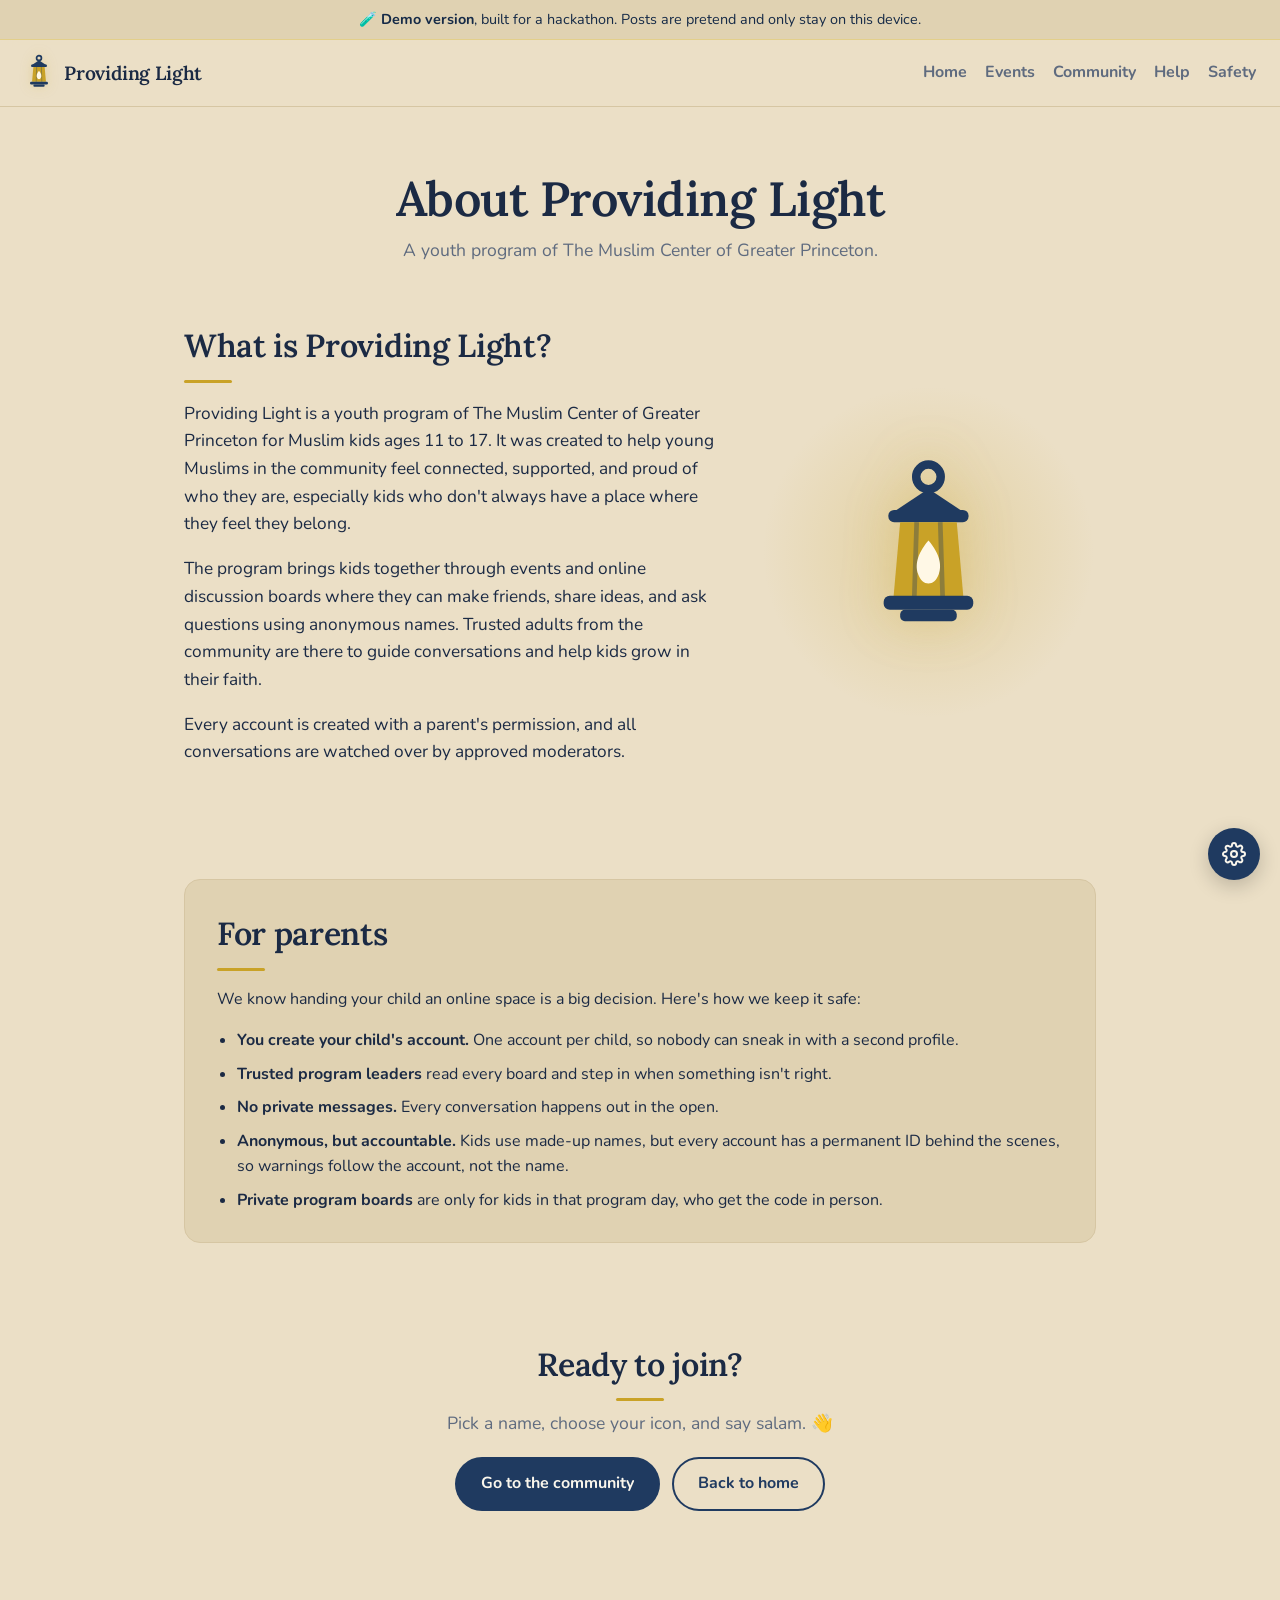
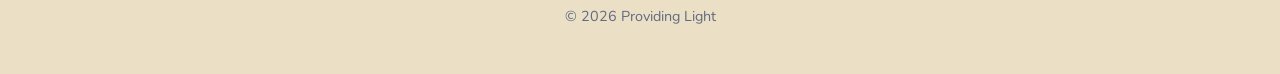
==== about.html @ 759b22dc "Move About to its own page, opened by clicking the logo Co-Authored-By: Claude Opus 5.5 <noreply@ant" ====
<!DOCTYPE html>
<html lang="en">
<head>
  <meta charset="UTF-8">
  <meta name="viewport" content="width=device-width, initial-scale=1.0">
  <title>About · Providing Light</title>
  <meta name="description" content="About Providing Light, a youth program of The Muslim Center of Greater Princeton for Muslim kids ages 11 to 17.">
  <link rel="icon" href="logo.svg" type="image/svg+xml">
  <link rel="preconnect" href="https://fonts.googleapis.com">
  <link href="https://fonts.googleapis.com/css2?family=Lora:wght@500;600&family=Nunito:wght@400;600;700;800&display=swap" rel="stylesheet">
  <link rel="stylesheet" href="style.css">
  <script>try { document.documentElement.dataset.theme = localStorage.getItem("pl-theme") || "classic"; } catch (e) {}</script>
</head>
<body>
  <div class="demo-banner">🧪 <strong>Demo version</strong>, built for a hackathon. Posts are pretend and only stay on this device.</div>
  <header class="site-header">
    <a href="about.html" class="logo" title="About Providing Light" aria-current="page">
      <svg class="lantern" viewBox="0 0 32 40" aria-hidden="true">
        <circle class="frame-line" cx="16" cy="4" r="2.6"/>
        <path class="frame" d="M8.5 11.5 L16 6.5 L23.5 11.5 Z"/>
        <rect class="frame" x="7.5" y="11" width="17" height="2.6" rx="1.2"/>
        <path class="glass" d="M10 13.6 H22 L23.4 29.4 H8.6 Z"/>
        <path class="pane" d="M13.5 13.6 L13 29.4 M18.5 13.6 L19 29.4"/>
        <path class="flame" d="M16 17.5 C18.6 20.5 18.8 23 18.2 24.6 C17.7 26 16.9 26.6 16 26.6 C15.1 26.6 14.3 26 13.8 24.6 C13.2 23 13.4 20.5 16 17.5 Z"/>
        <rect class="frame" x="6.5" y="29.2" width="19" height="3" rx="1.3"/>
        <rect class="frame" x="10" y="32.2" width="12" height="2.4" rx="1"/>
      </svg>
      Providing Light
    </a>
    <nav>
      <a href="index.html">Home</a>
      <a href="index.html#events">Events</a>
      <a href="community.html">Community</a>
      <a href="community.html#/chat">Help</a>
      <a href="index.html#safety">Safety</a>
    </nav>
  </header>

  <main>
    <section class="page-hero">
      <h1>About Providing Light</h1>
      <p>A youth program of The Muslim Center of Greater Princeton.</p>
    </section>

    <section id="about" class="section about">
      <div class="about-text">
        <h2>What is Providing Light?</h2>
        <p>Providing Light is a youth program of The Muslim Center of Greater Princeton for Muslim kids ages 11 to 17. It was created to help young Muslims in the community feel connected, supported, and proud of who they are, especially kids who don't always have a place where they feel they belong.</p>
        <p>The program brings kids together through events and online discussion boards where they can make friends, share ideas, and ask questions using anonymous names. Trusted adults from the community are there to guide conversations and help kids grow in their faith.</p>
        <p>Every account is created with a parent's permission, and all conversations are watched over by approved moderators.</p>
      </div>
      <div class="about-art" aria-hidden="true">
        <svg class="lantern big" viewBox="0 0 32 40">
          <circle class="frame-line" cx="16" cy="4" r="2.6"/>
          <path class="frame" d="M8.5 11.5 L16 6.5 L23.5 11.5 Z"/>
          <rect class="frame" x="7.5" y="11" width="17" height="2.6" rx="1.2"/>
          <path class="glass" d="M10 13.6 H22 L23.4 29.4 H8.6 Z"/>
          <path class="pane" d="M13.5 13.6 L13 29.4 M18.5 13.6 L19 29.4"/>
          <path class="flame" d="M16 17.5 C18.6 20.5 18.8 23 18.2 24.6 C17.7 26 16.9 26.6 16 26.6 C15.1 26.6 14.3 26 13.8 24.6 C13.2 23 13.4 20.5 16 17.5 Z"/>
          <rect class="frame" x="6.5" y="29.2" width="19" height="3" rx="1.3"/>
          <rect class="frame" x="10" y="32.2" width="12" height="2.4" rx="1"/>
        </svg>
      </div>
    </section>

    <section id="parents" class="section">
      <div class="parents-card">
        <h2>For parents</h2>
        <p>We know handing your child an online space is a big decision. Here's how we keep it safe:</p>
        <ul>
          <li><strong>You create your child's account.</strong> One account per child, so nobody can sneak in with a second profile.</li>
          <li><strong>Trusted program leaders</strong> read every board and step in when something isn't right.</li>
          <li><strong>No private messages.</strong> Every conversation happens out in the open.</li>
          <li><strong>Anonymous, but accountable.</strong> Kids use made-up names, but every account has a permanent ID behind the scenes, so warnings follow the account, not the name.</li>
          <li><strong>Private program boards</strong> are only for kids in that program day, who get the code in person.</li>
        </ul>
      </div>
    </section>

    <section class="section cta">
      <h2>Ready to join?</h2>
      <p>Pick a name, choose your icon, and say salam. 👋</p>
      <div class="hero-buttons">
        <a href="community.html" class="btn btn-primary">Go to the community</a>
        <a href="index.html" class="btn btn-ghost">Back to home</a>
      </div>
    </section>
  </main>

  <footer class="site-footer">
    <p>© 2026 Providing Light</p>
  </footer>

  <script src="settings.js"></script>
  <script src="notices.js"></script>
</body>
</html>
---- style.css ----
:root {
  /* Colors: navy, gold, and cream */
  --bg: #ebdfc6;
  --card: #f4ead6;
  --text: #1b2a44;
  --muted: #5f6b7f;
  --sun: #c9a227;
  --sun-glow: rgba(201, 162, 39, 0.25);
  --primary: #1f3a60;
  --primary-dark: #152a47;
  --on-primary: #faf6ec;
  --soft: #e0d2b2;
  --border: #d6c6a3;
  --danger: #b03a2e;
  --radius: 16px;
  --header-bg: rgba(235, 223, 198, 0.92);
  --subtle: #e7dabd;
  --bubble: #e2d4b6;
  --leader-bg: #efdcaa;
  --leader-border: #e3cf8a;
  --banner-border: #e3cf8a;
  --logo-frame: #1f3a60;
  --logo-flame: #fff8e6;
  --verified: #2f7a4f;
  --weekly-label: #e0bd52;
  color-scheme: light dark;
}

/* Dark mode: switches automatically when the device is set to dark */
@media (prefers-color-scheme: dark) {
  :root {
    --bg: #0f1a2c;
    --card: #16243b;
    --text: #f4eedf;
    --muted: #a7b0c0;
    --sun: #e0bd52;
    --sun-glow: rgba(224, 189, 82, 0.2);
    --primary: #d9b44a;
    --primary-dark: #e6c463;
    --on-primary: #0f1a2c;
    --soft: #23314a;
    --border: #26364f;
    --danger: #ff8a7a;
    --header-bg: rgba(15, 26, 44, 0.92);
    --subtle: #132036;
    --bubble: #223250;
    --leader-bg: #33301f;
    --leader-border: #5c5128;
    --banner-border: #3a4a66;
    --logo-frame: #f4eedf;
    --logo-flame: #fffdf5;
    --verified: #7fd1a0;
    --weekly-label: rgba(15, 26, 44, 0.7);
  }
}

/* Themes, picked with the gear button. Classic (above) follows the device's light/dark setting. */
:root[data-theme="rose"] {
  color-scheme: light;
  --bg: #f0cfd6;
  --card: #f8e2e7;
  --text: #4a2430;
  --muted: #825a66;
  --sun: #e09a76;
  --sun-glow: rgba(224, 154, 118, 0.3);
  --primary: #b4466a;
  --primary-dark: #963655;
  --on-primary: #fff8f9;
  --soft: #e9bcc7;
  --border: #e2b3be;
  --danger: #a8322a;
  --header-bg: rgba(240, 207, 214, 0.92);
  --subtle: #edcad2;
  --bubble: #eac3cc;
  --leader-bg: #f5d5c2;
  --leader-border: #e4b294;
  --banner-border: #e2b3be;
  --logo-frame: #8c3553;
  --logo-flame: #fff8f2;
  --verified: #2a6e46;
  --weekly-label: #ffd9c7;
}
:root[data-theme="mulberry"] {
  color-scheme: dark;
  --bg: #2a1430;
  --card: #3a1f42;
  --text: #f6e9f8;
  --muted: #c4a9cb;
  --sun: #e9b45a;
  --sun-glow: rgba(233, 180, 90, 0.22);
  --primary: #e594cc;
  --primary-dark: #eeaedb;
  --on-primary: #2a1430;
  --soft: #4a2a53;
  --border: #53305d;
  --danger: #ff8a7a;
  --header-bg: rgba(42, 20, 48, 0.92);
  --subtle: #321a3a;
  --bubble: #44264d;
  --leader-bg: #4a3424;
  --leader-border: #6e5230;
  --banner-border: #5a3466;
  --logo-frame: #f6e9f8;
  --logo-flame: #fffdf5;
  --verified: #7fd1a0;
  --weekly-label: rgba(42, 20, 48, 0.7);
}
:root[data-theme="nature"] {
  color-scheme: light;
  --bg: #d5dcc4;
  --card: #e3e8d6;
  --text: #1f2a1a;
  --muted: #525d49;
  --sun: #c58b2a;
  --sun-glow: rgba(197, 139, 42, 0.3);
  --primary: #3e5a2b;
  --primary-dark: #2f4720;
  --on-primary: #f3f6ec;
  --soft: #c6cfb0;
  --border: #bcc6a6;
  --danger: #a8322a;
  --header-bg: rgba(213, 220, 196, 0.92);
  --subtle: #ccd4ba;
  --bubble: #c9d1b5;
  --leader-bg: #e8dcb5;
  --leader-border: #c9b37a;
  --banner-border: #b9c4a2;
  --logo-frame: #2b3a1f;
  --logo-flame: #fff8e6;
  --verified: #2a6e46;
  --weekly-label: #f0d28a;
}
:root[data-theme="night"] {
  color-scheme: dark;
  --bg: #0a1230;
  --card: #111c44;
  --text: #e6ecfb;
  --muted: #9ba8c9;
  --sun: #f0c75e;
  --sun-glow: rgba(240, 199, 94, 0.22);
  --primary: #7ea6ff;
  --primary-dark: #9bbaff;
  --on-primary: #0a1230;
  --soft: #1b2a5c;
  --border: #22326a;
  --danger: #ff8a7a;
  --header-bg: rgba(10, 18, 48, 0.92);
  --subtle: #0e1839;
  --bubble: #1a285a;
  --leader-bg: #2c2a3c;
  --leader-border: #574e2c;
  --banner-border: #2b3c78;
  --logo-frame: #dfe7ff;
  --logo-flame: #fffdf5;
  --verified: #7fd1a0;
  --weekly-label: rgba(10, 18, 48, 0.7);
}
:root[data-theme="ocean"] {
  color-scheme: light;
  --bg: #cfe6e3;
  --card: #e2f1ef;
  --text: #12343a;
  --muted: #4a666a;
  --sun: #e0a84a;
  --sun-glow: rgba(224, 168, 74, 0.28);
  --primary: #1f6f78;
  --primary-dark: #175a62;
  --on-primary: #f2fbfa;
  --soft: #bcdcd8;
  --border: #b2d3cf;
  --danger: #a8322a;
  --header-bg: rgba(207, 230, 227, 0.92);
  --subtle: #c7e2de;
  --bubble: #c0ddd9;
  --leader-bg: #f0e2c0;
  --leader-border: #d9bf80;
  --banner-border: #a9cfca;
  --logo-frame: #12434a;
  --logo-flame: #fff8e6;
  --verified: #2a6e46;
  --weekly-label: #f5d58f;
}

* { box-sizing: border-box; }

html {
  scroll-behavior: smooth;
  scroll-padding-top: 80px; /* leaves room for the sticky menu bar when jumping to a section */
}

body {
  margin: 0;
  font-family: "Nunito", system-ui, sans-serif;
  background: var(--bg);
  color: var(--text);
  line-height: 1.6;
}

h1, h2, h3, .logo {
  font-family: "Lora", Georgia, serif;
  font-weight: 600;
  letter-spacing: -0.01em;
}

/* Demo banner */
.demo-banner {
  background: var(--soft);
  color: var(--primary-dark);
  text-align: center;
  font-size: 0.9rem;
  padding: 8px 16px;
  border-bottom: 1px solid var(--banner-border);
}

/* Header */
.site-header {
  position: sticky;
  top: 0;
  z-index: 10;
  display: flex;
  justify-content: space-between;
  align-items: center;
  gap: 16px;
  padding: 14px 24px;
  background: var(--header-bg);
  backdrop-filter: blur(8px);
  border-bottom: 1px solid var(--border);
}
.logo {
  display: flex;
  align-items: center;
  gap: 10px;
  font-weight: 600;
  font-size: 1.2rem;
  color: var(--text);
  text-decoration: none;
}
.lantern {
  width: 30px;
  height: 38px;
  filter: drop-shadow(0 0 6px var(--sun-glow));
}
.lantern .frame { fill: var(--logo-frame); }
.lantern .frame-line { fill: none; stroke: var(--logo-frame); stroke-width: 1.8; }
.lantern .glass { fill: var(--sun); }
.lantern .pane { stroke: var(--logo-frame); stroke-width: 1; opacity: 0.35; }
.lantern .flame { fill: var(--logo-flame); animation: flicker 3s ease-in-out infinite; transform-origin: 16px 26px; }
@keyframes flicker {
  0%, 100% { transform: scale(1); }
  50% { transform: scale(0.92, 1.05); }
}
@media (prefers-reduced-motion: reduce) {
  .lantern .flame { animation: none; }
}
nav { display: flex; gap: 18px; }
nav a {
  color: var(--muted);
  text-decoration: none;
  font-weight: 700;
}
nav a:hover, nav a[aria-current] { color: var(--primary); }
.logo:hover { opacity: 0.85; }

/* Hero */
.hero {
  max-width: 760px;
  margin: 0 auto;
  padding: 80px 24px 60px;
  text-align: center;
}
.hero h1 {
  font-size: clamp(2rem, 6vw, 3.2rem);
  line-height: 1.15;
  margin: 0 0 16px;
}
.hero p { font-size: 1.15rem; color: var(--muted); margin: 0 0 28px; }
.hero-buttons { display: flex; gap: 12px; justify-content: center; flex-wrap: wrap; }
.hero-note { font-size: 0.95rem !important; margin-top: 24px !important; }

/* Buttons */
.btn {
  display: inline-block;
  padding: 12px 24px;
  border-radius: 999px;
  border: 2px solid transparent;
  font: inherit;
  font-weight: 700;
  text-decoration: none;
  cursor: pointer;
  transition: background 0.15s, transform 0.1s;
}
.btn:active { transform: scale(0.97); }
.btn-primary { background: var(--primary); color: var(--on-primary); }
.btn-primary:hover { background: var(--primary-dark); }
.btn-ghost { border-color: var(--primary); color: var(--primary); }
.btn-ghost:hover { background: var(--soft); }
.link-btn {
  background: none;
  border: none;
  color: var(--primary);
  font: inherit;
  cursor: pointer;
  text-decoration: underline;
}

/* Sections */
.section {
  max-width: 960px;
  margin: 0 auto;
  padding: 48px 24px;
}
.section h2 { font-size: 2rem; margin: 0 0 4px; }
.section h2::after {
  content: "";
  display: block;
  width: 48px;
  height: 3px;
  margin-top: 8px;
  border-radius: 2px;
  background: var(--sun);
}
.section-intro { color: var(--muted); margin: 0 0 24px; }

/* Events */
.event-grid {
  display: grid;
  grid-template-columns: repeat(auto-fill, minmax(260px, 1fr));
  gap: 18px;
}
.event-card {
  display: flex;
  gap: 16px;
  background: var(--card);
  border: 1px solid var(--border);
  border-radius: var(--radius);
  padding: 18px;
}
.event-date {
  flex-shrink: 0;
  width: 62px;
  height: 66px;
  border-radius: 12px;
  background: var(--soft);
  color: var(--primary);
  display: flex;
  flex-direction: column;
  align-items: center;
  justify-content: center;
  line-height: 1.1;
}
.event-date .month { font-size: 0.8rem; font-weight: 800; text-transform: uppercase; }
.event-date .day { font-size: 1.6rem; font-weight: 800; }
.event-card h3 { margin: 0 0 4px; font-size: 1.1rem; }
.event-card p { margin: 0; color: var(--muted); font-size: 0.95rem; }

.event-link {
  display: inline-block;
  margin-top: 8px;
  font-weight: 700;
  font-size: 0.95rem;
  color: var(--primary);
  text-decoration: none;
}
.event-link:hover { text-decoration: underline; }

/* Forum */
.forum { max-width: 860px; }
.forum-toolbar {
  display: flex;
  flex-wrap: wrap;
  justify-content: space-between;
  align-items: center;
  gap: 12px;
  margin-bottom: 28px;
  padding: 12px 16px;
  background: var(--card);
  border: 1px solid var(--border);
  border-radius: var(--radius);
  font-size: 0.95rem;
}
.toolbar-right { display: flex; flex-wrap: wrap; align-items: center; gap: 14px; }
.sort-tabs button {
  padding: 6px 14px;
  border: 1px solid var(--border);
  border-radius: 999px;
  background: none;
  color: var(--muted);
  font: inherit;
  font-weight: 700;
  font-size: 0.9rem;
  cursor: pointer;
}
.sort-tabs button.on { background: var(--primary); border-color: var(--primary); color: var(--on-primary); }
.mod-link { font-weight: 700; color: var(--primary); text-decoration: none; }
.count {
  display: inline-block;
  min-width: 20px;
  padding: 0 6px;
  border-radius: 999px;
  background: var(--sun);
  color: #1b2a44;
  font-size: 0.8rem;
  text-align: center;
}
.timeout-banner:not(:empty) {
  margin: -12px 0 20px;
  padding: 10px 16px;
  border-radius: 12px;
  background: var(--leader-bg);
  border: 1px solid var(--leader-border);
  font-weight: 700;
}

.page-title { font-size: 2rem; margin: 0 0 4px; }
.back { display: inline-block; margin-bottom: 12px; color: var(--muted); font-weight: 700; text-decoration: none; }
.back:hover { color: var(--primary); }
.card {
  background: var(--card);
  border: 1px solid var(--border);
  border-radius: var(--radius);
  padding: 18px 20px;
}
.empty { color: var(--muted); list-style: none; }

.weekly-card {
  display: flex;
  flex-direction: column;
  gap: 4px;
  margin-bottom: 24px;
  padding: 20px 22px;
  border-radius: var(--radius);
  background: linear-gradient(135deg, var(--primary), var(--primary-dark));
  color: var(--on-primary);
  text-decoration: none;
}
.weekly-label { font-size: 0.85rem; font-weight: 800; color: var(--weekly-label); text-transform: uppercase; letter-spacing: 0.04em; }
.weekly-card strong { font-family: "Lora", Georgia, serif; font-size: 1.35rem; font-weight: 600; }
.weekly-cta { font-weight: 700; opacity: 0.85; }

.board-grid { display: grid; grid-template-columns: repeat(auto-fill, minmax(320px, 1fr)); gap: 14px; }
.board-card {
  display: flex;
  gap: 14px;
  padding: 18px;
  background: var(--card);
  border: 1px solid var(--border);
  border-radius: var(--radius);
  color: var(--text);
  text-decoration: none;
  transition: border-color 0.15s, transform 0.15s;
}
.board-card:hover { border-color: var(--sun); transform: translateY(-2px); }
.board-icon { font-size: 1.8rem; line-height: 1.2; }
.board-card h3 { margin: 0 0 2px; font-size: 1.15rem; }
.board-card p { margin: 0 0 6px; color: var(--muted); font-size: 0.93rem; }
.board-count { font-size: 0.85rem; font-weight: 700; color: var(--primary); }
.mod-only { font-family: "Nunito", sans-serif; font-size: 0.72rem; font-weight: 700; color: var(--muted); vertical-align: middle; }

.board-controls { display: flex; flex-wrap: wrap; justify-content: space-between; align-items: center; gap: 12px; margin-bottom: 16px; }
.sort-tabs { display: flex; flex-wrap: wrap; gap: 6px; }

.composer { display: grid; gap: 12px; margin-bottom: 20px; }
.composer label { display: grid; gap: 4px; font-weight: 700; font-size: 0.95rem; }
.composer input, .composer select, .composer textarea, .popup textarea {
  width: 100%;
  padding: 10px 14px;
  border: 2px solid var(--border);
  border-radius: 12px;
  background: var(--bg);
  color: var(--text);
  font: inherit;
  font-weight: 400;
  resize: vertical;
}
.composer input:focus, .composer select:focus, .composer textarea:focus, .popup textarea:focus { outline: none; border-color: var(--primary); }
.composer .btn { justify-self: start; }
.composer.inline { margin: 10px 0 0; }
.btn:disabled { opacity: 0.5; cursor: not-allowed; }

.thread-list { list-style: none; padding: 0; margin: 0; display: grid; gap: 10px; }
.thread-item a {
  display: block;
  padding: 14px 18px;
  background: var(--card);
  border: 1px solid var(--border);
  border-radius: var(--radius);
  color: var(--text);
  text-decoration: none;
}
.thread-item a:hover { border-color: var(--sun); }
.thread-item h3 { margin: 6px 0 2px; font-size: 1.1rem; }
.thread-item.is-hidden a { border-style: dashed; opacity: 0.8; }
.thread-item.removed { padding: 12px 18px; color: var(--muted); font-size: 0.93rem; }
.meta { font-size: 0.85rem; color: var(--muted); }
.meta strong { color: var(--text); }

.chips { display: flex; flex-wrap: wrap; gap: 6px; align-items: center; }
.tag, .chip-note, .role-badge {
  display: inline-block;
  padding: 1px 10px;
  border-radius: 999px;
  font-size: 0.78rem;
  font-weight: 700;
}
.tag { background: var(--soft); color: var(--primary); }
.tag-announcement { background: var(--primary); color: var(--on-primary); }
.tag-fun { background: var(--leader-bg); color: var(--text); }
.chip-note { color: var(--muted); padding-left: 0; }
.verified-chip { color: var(--verified); }
.role-badge { background: var(--leader-bg); color: var(--text); border: 1px solid var(--leader-border); }

.event-box {
  display: flex;
  flex-wrap: wrap;
  justify-content: space-between;
  gap: 8px;
  margin-bottom: 14px;
  padding: 12px 16px;
  border-radius: 12px;
  background: var(--soft);
  font-size: 0.93rem;
}
.event-box a { color: var(--primary); font-weight: 700; }

.post-title { font-size: 1.6rem; margin: 8px 0 4px; line-height: 1.25; }
.post-body { white-space: pre-wrap; overflow-wrap: anywhere; margin: 10px 0; }
.status-note {
  margin: 0 0 10px;
  padding: 6px 12px;
  border-radius: 10px;
  background: var(--subtle);
  font-size: 0.88rem;
  font-weight: 700;
}
.actions { display: flex; flex-wrap: wrap; gap: 6px; align-items: center; }
.chip-btn {
  padding: 4px 12px;
  border: 1px solid var(--border);
  border-radius: 999px;
  background: none;
  color: var(--muted);
  font: inherit;
  font-size: 0.85rem;
  font-weight: 700;
  cursor: pointer;
}
.chip-btn:hover { border-color: var(--sun); color: var(--text); }
.chip-btn.on { background: var(--leader-bg); border-color: var(--leader-border); color: var(--text); }

.mod-tools {
  display: flex;
  flex-wrap: wrap;
  align-items: center;
  gap: 6px;
  margin-top: 12px;
  padding-top: 12px;
  border-top: 1px dashed var(--border);
}
.mod-tools.small { margin-top: 8px; padding-top: 8px; }
.mod-tools button {
  padding: 4px 12px;
  border: 1px solid var(--primary);
  border-radius: 8px;
  background: none;
  color: var(--primary);
  font: inherit;
  font-size: 0.85rem;
  font-weight: 700;
  cursor: pointer;
}
.mod-tools button:hover { background: var(--soft); }
.mod-tools a { color: var(--primary); font-weight: 700; font-size: 0.9rem; }

.forum .replies-title { font-size: 1.3rem; margin: 28px 0 12px; }
.forum h2::after { display: none; }
.replies { display: grid; gap: 10px; }
.reply {
  padding: 14px 16px;
  background: var(--card);
  border: 1px solid var(--border);
  border-radius: var(--radius);
}
.reply.verified { border: 2px solid #5fae7f; }
.verified-badge { display: inline-block; margin-bottom: 4px; font-size: 0.82rem; font-weight: 800; color: var(--verified); }
.children:not(:empty) {
  display: grid;
  gap: 10px;
  margin-top: 12px;
  padding-left: 14px;
  border-left: 3px solid var(--soft);
}
.children .reply { background: var(--subtle); }
.stub { color: var(--muted); font-style: italic; margin: 8px 0; }

.pending-list { list-style: none; padding: 0; margin: 0 0 8px; display: grid; gap: 10px; }

/* Safety reports (moderator panel) */
.leader-log { list-style: none; padding: 0; margin: 0 0 24px; display: grid; gap: 10px; }
.leader-log li:not(.empty) {
  background: var(--card);
  border: 1px solid var(--border);
  border-left: 4px solid var(--sun);
  border-radius: 10px;
  padding: 10px 14px;
}
.leader-log li.urgent { border-left-color: var(--danger); }
.leader-log strong { display: block; }
.leader-log span { font-size: 0.8rem; color: var(--muted); }
.leader-log p { margin: 4px 0 0; overflow-wrap: anywhere; }

/* Pop-up */
.popup {
  max-width: 400px;
  width: calc(100% - 32px);
  border: none;
  border-radius: var(--radius);
  padding: 28px 24px 22px;
  background: var(--card);
  color: var(--text);
  text-align: center;
  box-shadow: 0 20px 50px rgba(0, 0, 0, 0.25);
}
.popup::backdrop { background: rgba(15, 26, 44, 0.5); }
.popup-icon { font-size: 2.6rem; line-height: 1; }
.popup h3 { margin: 12px 0 6px; font-size: 1.3rem; }
.popup p { margin: 0 0 20px; color: var(--muted); }
.popup-buttons { display: flex; gap: 10px; justify-content: center; flex-wrap: wrap; }
.popup textarea { margin-bottom: 16px; }
.name-preview {
  margin: 14px 0 12px !important;
  font-family: "Lora", Georgia, serif;
  font-size: 1.6rem;
  font-weight: 600;
  color: var(--text) !important;
}
.popup .fine { margin: 14px 0 18px; font-size: 0.88rem; }
.mod-id {
  display: inline-block;
  padding: 0 8px;
  border-radius: 6px;
  background: var(--subtle);
  border: 1px dashed var(--border);
  font-family: ui-monospace, Menlo, monospace;
  font-size: 0.75rem;
  color: var(--muted);
}
.member .meta { margin-top: 4px; }

/* About page */
.page-hero {
  max-width: 760px;
  margin: 0 auto;
  padding: 64px 24px 8px;
  text-align: center;
}
.page-hero h1 { font-size: clamp(2rem, 6vw, 3rem); line-height: 1.15; margin: 0 0 10px; }
.page-hero p { font-size: 1.1rem; color: var(--muted); margin: 0; }

/* Home page */
.about {
  display: grid;
  grid-template-columns: 1.6fr 1fr;
  align-items: center;
  gap: 40px;
}
.about-text p { font-size: 1.08rem; }
.about-art {
  display: grid;
  place-items: center;
  aspect-ratio: 1;
  border-radius: 50%;
  background: radial-gradient(circle, var(--sun-glow) 0%, transparent 70%);
}
.lantern.big { width: 45%; height: auto; filter: drop-shadow(0 0 24px var(--sun-glow)); }

.feature-grid { display: grid; grid-template-columns: repeat(auto-fill, minmax(200px, 1fr)); gap: 16px; }
.feature-card {
  padding: 20px;
  background: var(--card);
  border: 1px solid var(--border);
  border-radius: var(--radius);
}
.feature-icon { font-size: 1.8rem; }
.feature-card h3 { margin: 8px 0 4px; font-size: 1.15rem; }
.feature-card p { margin: 0; color: var(--muted); font-size: 0.95rem; }

.steps {
  list-style: none;
  padding: 0;
  margin: 0 0 28px;
  display: grid;
  grid-template-columns: repeat(4, 1fr);
  gap: 16px;
  counter-reset: none;
}
.steps li {
  position: relative;
  padding: 20px 18px 18px;
  background: var(--card);
  border: 1px solid var(--border);
  border-top: 4px solid var(--sun);
  border-radius: var(--radius);
}
.steps li:last-child { border-top-color: var(--primary); }
.step-num {
  display: grid;
  place-items: center;
  width: 32px;
  height: 32px;
  border-radius: 50%;
  background: var(--primary);
  color: var(--on-primary);
  font-weight: 800;
}
.steps h3 { margin: 10px 0 4px; font-size: 1.1rem; }
.steps p { margin: 0; color: var(--muted); font-size: 0.93rem; }

.parents-card {
  padding: 28px 32px;
  border-radius: var(--radius);
  background: var(--soft);
  border: 1px solid var(--border);
}
.parents-card h2 { margin-top: 0; }
.parents-card ul { padding-left: 20px; margin: 0; display: grid; gap: 8px; }

.cta { text-align: center; }
.cta h2::after { margin-left: auto; margin-right: auto; }
.cta p { color: var(--muted); font-size: 1.1rem; margin: 8px 0 20px; }

/* Rules */
.rules { list-style: none; padding: 0; margin: 0; display: grid; grid-template-columns: repeat(auto-fill, minmax(380px, 1fr)); gap: 14px; }
.rules li {
  display: flex;
  gap: 14px;
  background: var(--card);
  border: 1px solid var(--border);
  border-radius: var(--radius);
  padding: 16px 18px;
}
.rules span { font-size: 1.5rem; }

.site-footer {
  text-align: center;
  padding: 32px;
  color: var(--muted);
  font-size: 0.9rem;
}

.visually-hidden {
  position: absolute;
  width: 1px;
  height: 1px;
  overflow: hidden;
  clip: rect(0 0 0 0);
}

/* Groups */
.join-card {
  width: 100%;
  font: inherit;
  text-align: left;
  cursor: pointer;
  border-style: dashed;
}
.program-chat-btn { margin: -8px 0 12px; }
.group-note { margin: 0 0 20px; font-size: 0.9rem; font-weight: 700; color: var(--muted); }
.code-chip {
  display: inline-block;
  padding: 1px 10px;
  border-radius: 8px;
  background: var(--soft);
  color: var(--text);
  font-family: ui-monospace, Menlo, monospace;
  font-weight: 700;
  letter-spacing: 0.08em;
}
.code-input {
  width: 100%;
  padding: 12px 14px;
  border: 2px solid var(--border);
  border-radius: 12px;
  background: var(--bg);
  color: var(--text);
  font-family: ui-monospace, Menlo, monospace;
  font-size: 1.3rem;
  text-align: center;
  text-transform: uppercase;
  letter-spacing: 0.15em;
}
.code-input:focus { outline: none; border-color: var(--primary); }
.popup .join-error { margin: 8px 0 16px; min-height: 1.2em; color: var(--danger); font-weight: 700; font-size: 0.9rem; }
.group-head { display: flex; flex-wrap: wrap; align-items: center; gap: 10px 16px; }
.member-chips { display: flex; flex-wrap: wrap; gap: 6px; margin-top: 12px; }
.member-chip {
  display: inline-flex;
  align-items: center;
  padding: 3px 4px 3px 4px;
  border: 1px solid var(--border);
  border-radius: 999px;
  font-size: 0.88rem;
  font-weight: 700;
}
.member-chip .avatar { width: 22px; height: 22px; }
.member-chip button {
  margin-left: 4px;
  border: none;
  background: none;
  color: var(--muted);
  cursor: pointer;
  border-radius: 50%;
  width: 22px;
  height: 22px;
}
.member-chip button:hover { background: var(--soft); color: var(--danger); }

.quick-links { display: flex; flex-wrap: wrap; gap: 10px; margin-bottom: 24px; }
.quick-link {
  display: flex;
  flex-direction: column;
  padding: 10px 18px;
  border: 1px solid var(--border);
  border-radius: 14px;
  background: var(--card);
  color: var(--text);
  font-weight: 800;
  text-decoration: none;
}
.quick-link span { font-size: 0.82rem; font-weight: 600; color: var(--muted); }
.quick-link:hover { border-color: var(--sun); }
.approval-note { margin: 0; font-size: 0.85rem; color: var(--muted); }

/* Join your program */
.join-form { display: grid; gap: 8px; margin-bottom: 24px; }
.join-form label { font-weight: 700; }
.join-row { display: flex; gap: 10px; }
.join-row .code-input { flex: 1; min-width: 0; }
.join-msg { margin: 4px 0 0; font-weight: 700; }
.join-msg.error { color: var(--danger); }
.join-msg.ok { color: var(--verified); }
.program-grid { display: grid; grid-template-columns: repeat(auto-fill, minmax(320px, 1fr)); gap: 14px; }
.program-card {
  display: flex;
  gap: 14px;
  padding: 18px;
  background: var(--card);
  border: 1px solid var(--border);
  border-radius: var(--radius);
}
.program-card.joined { border-color: var(--verified); }
.program-card h3 { margin: 0; font-size: 1.15rem; }
.program-card p { margin: 4px 0 0; }

/* First-visit welcome (pick your program day) */
.gate { max-width: 600px; margin: 0 auto; padding: 32px 28px; text-align: center; }
.gate-icon { font-size: 2.6rem; }
.gate .join-form { margin: 20px 0 0; text-align: left; }
.day-grid { display: grid; grid-template-columns: repeat(4, 1fr); gap: 10px; }
.day-choice {
  display: flex;
  flex-direction: column;
  align-items: center;
  gap: 4px;
  padding: 14px 8px;
  border: 2px solid var(--border);
  border-radius: 14px;
  background: var(--bg);
  color: var(--text);
  font: inherit;
  font-weight: 800;
  cursor: pointer;
}
.day-choice span { font-size: 1.6rem; }
.day-choice:hover { border-color: var(--sun); }
.day-choice.on { border-color: var(--primary); background: var(--soft); }
.gate-help { margin: 20px 0 0; font-size: 0.9rem; color: var(--muted); }
.gate-help a { color: var(--primary); font-weight: 700; }

.mod-option { margin-top: 18px; }
.mod-option .link-btn { font-weight: 700; }
.mod-signin { margin-top: 28px; }
.mod-signin .replies-title { margin-top: 0; }
.mod-signin .join-form { margin-bottom: 0; }

/* Notices from moderators (e.g. a program code changed) */
.notice-banner {
  display: flex;
  flex-wrap: wrap;
  align-items: center;
  justify-content: space-between;
  gap: 12px;
  margin-bottom: 16px;
  padding: 14px 18px;
  border-radius: var(--radius);
  background: var(--leader-bg);
  border: 1px solid var(--leader-border);
  font-weight: 700;
}
.notice-banner .btn { padding: 8px 18px; }
.home-notices { max-width: 960px; margin: 24px auto 0; padding: 0 24px; }
.home-notices:empty { display: none; }

/* Help chat */
.chat-box {
  background: var(--card);
  border: 1px solid var(--border);
  border-radius: var(--radius);
  overflow: hidden;
}
.chat-messages {
  height: 420px;
  overflow-y: auto;
  padding: 18px;
  display: flex;
  flex-direction: column;
  gap: 10px;
}
.chat-msg {
  max-width: 80%;
  align-self: flex-start;
  padding: 8px 14px 10px;
  border-radius: 16px;
  background: var(--subtle);
}
.chat-msg p { margin: 2px 0 0; overflow-wrap: anywhere; }
.chat-msg.leader { background: var(--leader-bg); border: 1px solid var(--leader-border); }
.chat-msg.mine { align-self: flex-end; background: var(--primary); color: var(--on-primary); }
.chat-msg.mine .chat-meta, .chat-msg.mine .chat-meta strong { color: var(--on-primary); opacity: 0.85; }
.chat-msg.is-hidden { border: 1px dashed var(--border); opacity: 0.7; }
.chat-meta { font-size: 0.8rem; color: var(--muted); }
.chat-meta strong { color: var(--text); }
.chat-meta .avatar { width: 20px; height: 20px; margin-right: 4px; }
.chat-tool {
  margin-left: 4px;
  padding: 0 6px;
  border: none;
  border-radius: 6px;
  background: none;
  color: inherit;
  font: inherit;
  font-size: 0.8rem;
  cursor: pointer;
}
.chat-tool:hover { background: var(--soft); }
.chat-form {
  display: flex;
  gap: 10px;
  padding: 12px;
  border-top: 1px solid var(--border);
}
.chat-form input {
  flex: 1;
  min-width: 0;
  padding: 10px 16px;
  border: 2px solid var(--border);
  border-radius: 999px;
  background: var(--bg);
  color: var(--text);
  font: inherit;
}
.chat-form input:focus { outline: none; border-color: var(--primary); }

/* Settings (gear button) */
.settings {
  position: fixed;
  right: 20px;
  bottom: 20px;
  z-index: 50;
  display: flex;
  flex-direction: column;
  align-items: flex-end;
  gap: 12px;
}
.settings-btn {
  width: 52px;
  height: 52px;
  display: grid;
  place-items: center;
  border: none;
  border-radius: 50%;
  background: var(--primary);
  color: var(--on-primary);
  box-shadow: 0 6px 20px rgba(0, 0, 0, 0.2);
  cursor: pointer;
  transition: transform 0.3s;
}
.settings-btn:hover { transform: rotate(45deg); }
.settings-btn svg { width: 24px; height: 24px; }
.settings-panel {
  width: min(320px, calc(100vw - 40px));
  max-height: calc(100vh - 120px);
  overflow-y: auto;
  padding: 16px 18px 18px;
  background: var(--card);
  color: var(--text);
  border: 1px solid var(--border);
  border-radius: var(--radius);
  box-shadow: 0 16px 40px rgba(0, 0, 0, 0.2);
}
.settings-head { display: flex; justify-content: space-between; align-items: center; }
.settings-head h3 { margin: 0; font-size: 1.2rem; }
.settings-close {
  border: none;
  background: none;
  color: var(--muted);
  font-size: 1.1rem;
  cursor: pointer;
}
.settings-label {
  margin: 16px 0 8px;
  font-size: 0.8rem;
  font-weight: 800;
  text-transform: uppercase;
  letter-spacing: 0.05em;
  color: var(--muted);
}
.theme-grid { display: grid; grid-template-columns: repeat(auto-fill, minmax(90px, 1fr)); gap: 8px; }
.theme-choice {
  display: flex;
  align-items: center;
  gap: 8px;
  padding: 6px 10px 6px 6px;
  border: 2px solid var(--border);
  border-radius: 999px;
  background: none;
  color: var(--text);
  font: inherit;
  font-size: 0.9rem;
  font-weight: 700;
  cursor: pointer;
}
.theme-choice.on { border-color: var(--primary); }
.swatch {
  width: 22px;
  height: 22px;
  flex-shrink: 0;
  border-radius: 50%;
  border: 1px solid rgba(0, 0, 0, 0.12);
}

/* Profile icons */
.avatar {
  display: inline-block;
  width: 26px;
  height: 26px;
  margin-right: 6px;
  vertical-align: middle;
  border-radius: 50%;
}
.avatar svg { display: block; width: 100%; height: 100%; }
.avatar-grid { display: grid; grid-template-columns: repeat(4, 1fr); gap: 8px; }
.avatar-choice {
  padding: 3px;
  border: 2px solid transparent;
  border-radius: 50%;
  background: none;
  cursor: pointer;
  transition: transform 0.15s;
}
.avatar-choice:hover { transform: scale(1.08); }
.avatar-choice.on { border-color: var(--primary); }
.avatar-choice svg { display: block; width: 100%; height: auto; }

/* Tablets */
@media (max-width: 860px) {
  .steps { grid-template-columns: repeat(2, 1fr); }
}

/* Phones */
@media (max-width: 600px) {
  .site-header { padding: 10px 16px; flex-wrap: wrap; justify-content: center; gap: 4px 16px; }
  html { scroll-padding-top: 110px; } /* the menu bar can wrap to two lines on phones */
  nav { gap: 12px; font-size: 0.95rem; }
  .logo { font-size: 1rem; }
  .hero { padding: 48px 16px 32px; }
  .section { padding: 36px 16px; }
  .board-grid { grid-template-columns: 1fr; }
  .program-grid { grid-template-columns: 1fr; }
  .day-grid { grid-template-columns: repeat(2, 1fr); }
  .gate { padding: 24px 18px; }
  .chat-msg { max-width: 90%; }
  .chat-messages { height: 360px; }
  .about { grid-template-columns: 1fr; gap: 0; }
  .about-art { display: none; }
  .steps { grid-template-columns: 1fr; }
  .rules { grid-template-columns: 1fr; }
  .parents-card { padding: 22px 20px; }
  .page-title { font-size: 1.6rem; }
  .post-title { font-size: 1.35rem; }
  .children:not(:empty) { padding-left: 10px; }
}
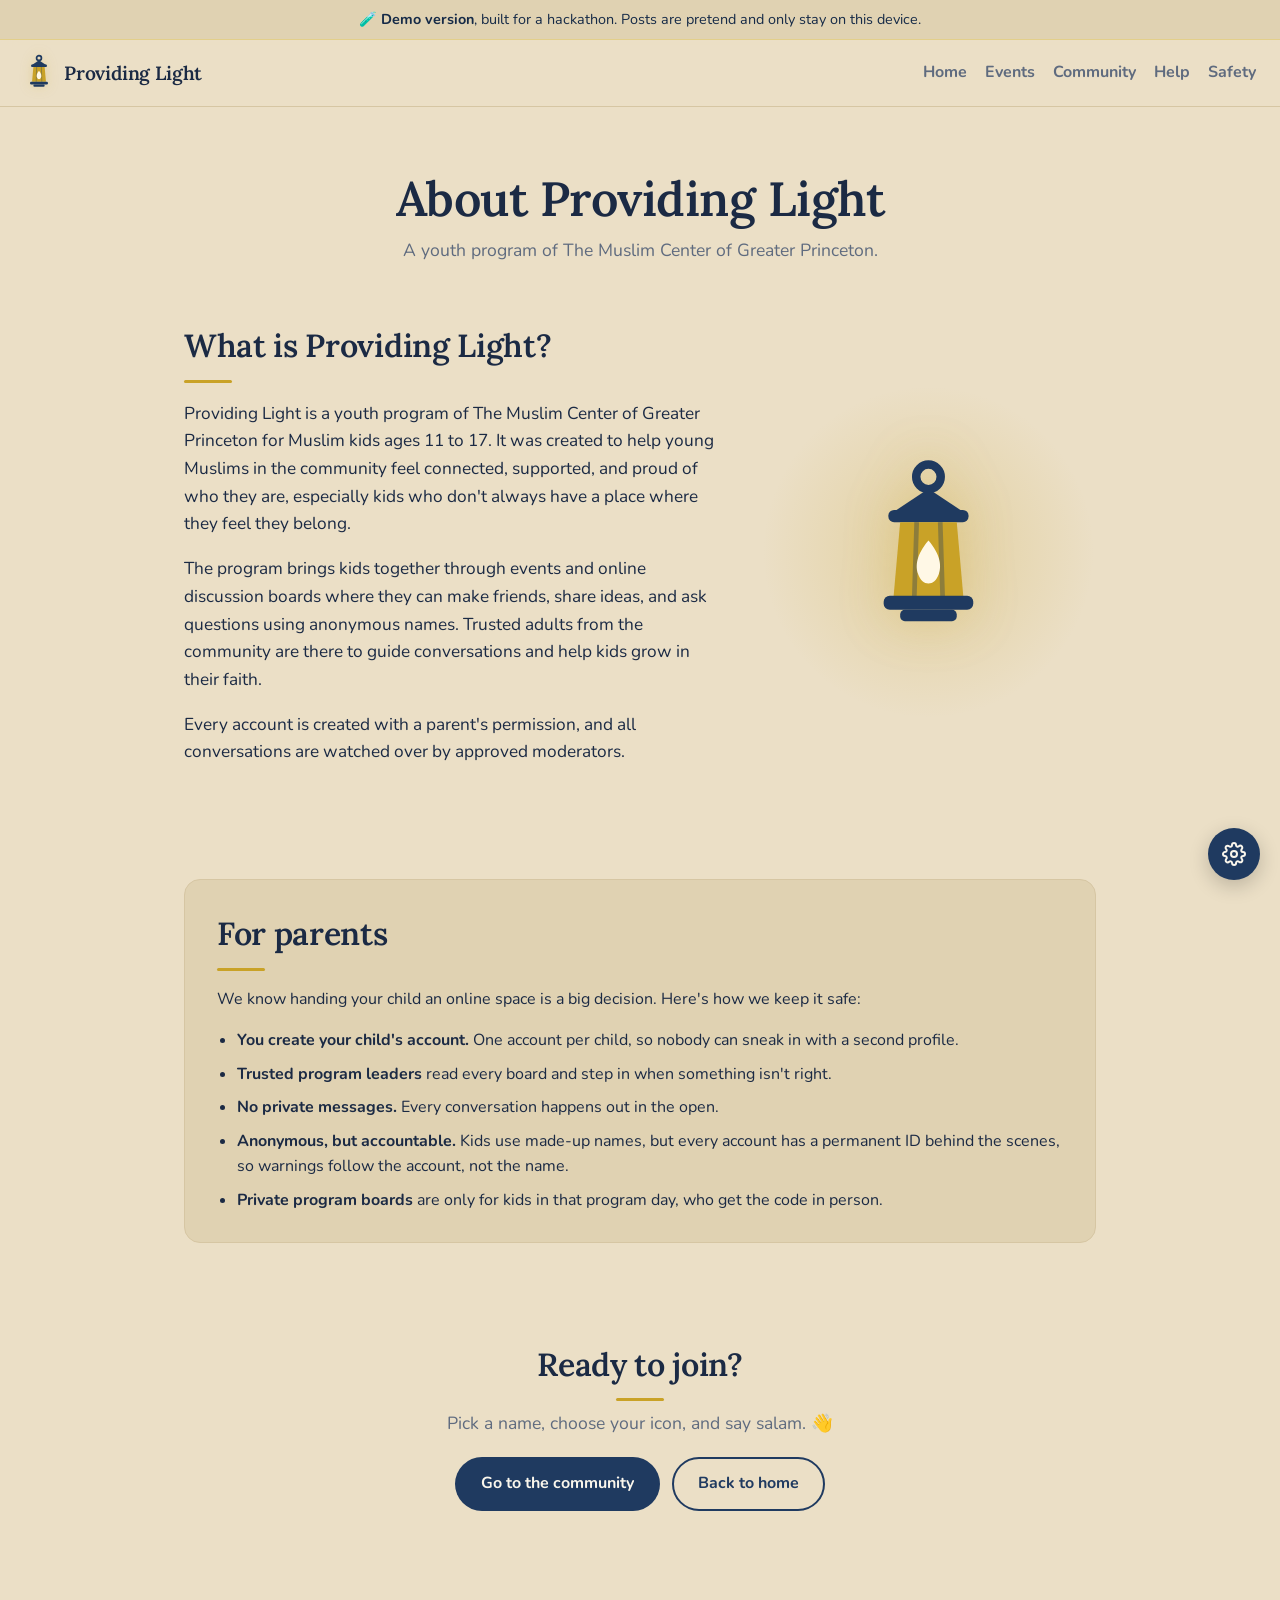
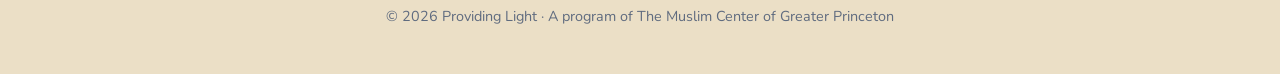
==== commit 0e155748: "Add mosque name to the footer and unread counts on program chats Co-Authored-By: Claude Opus 5.5 <no" ====
--- a/about.html
+++ b/about.html
@@ -88,7 +88,7 @@
   </main>
 
   <footer class="site-footer">
-    <p>© 2026 Providing Light</p>
+    <p>© 2026 Providing Light · A program of The Muslim Center of Greater Princeton</p>
   </footer>
 
   <script src="settings.js"></script>
--- a/style.css
+++ b/style.css
@@ -826,7 +826,8 @@
   font-weight: 800;
   text-decoration: none;
 }
-.quick-link span { font-size: 0.82rem; font-weight: 600; color: var(--muted); }
+.quick-link > span:last-child { font-size: 0.82rem; font-weight: 600; color: var(--muted); }
+.program-chat-btn .count { margin-left: 4px; }
 .quick-link:hover { border-color: var(--sun); }
 .approval-note { margin: 0; font-size: 0.85rem; color: var(--muted); }
 
